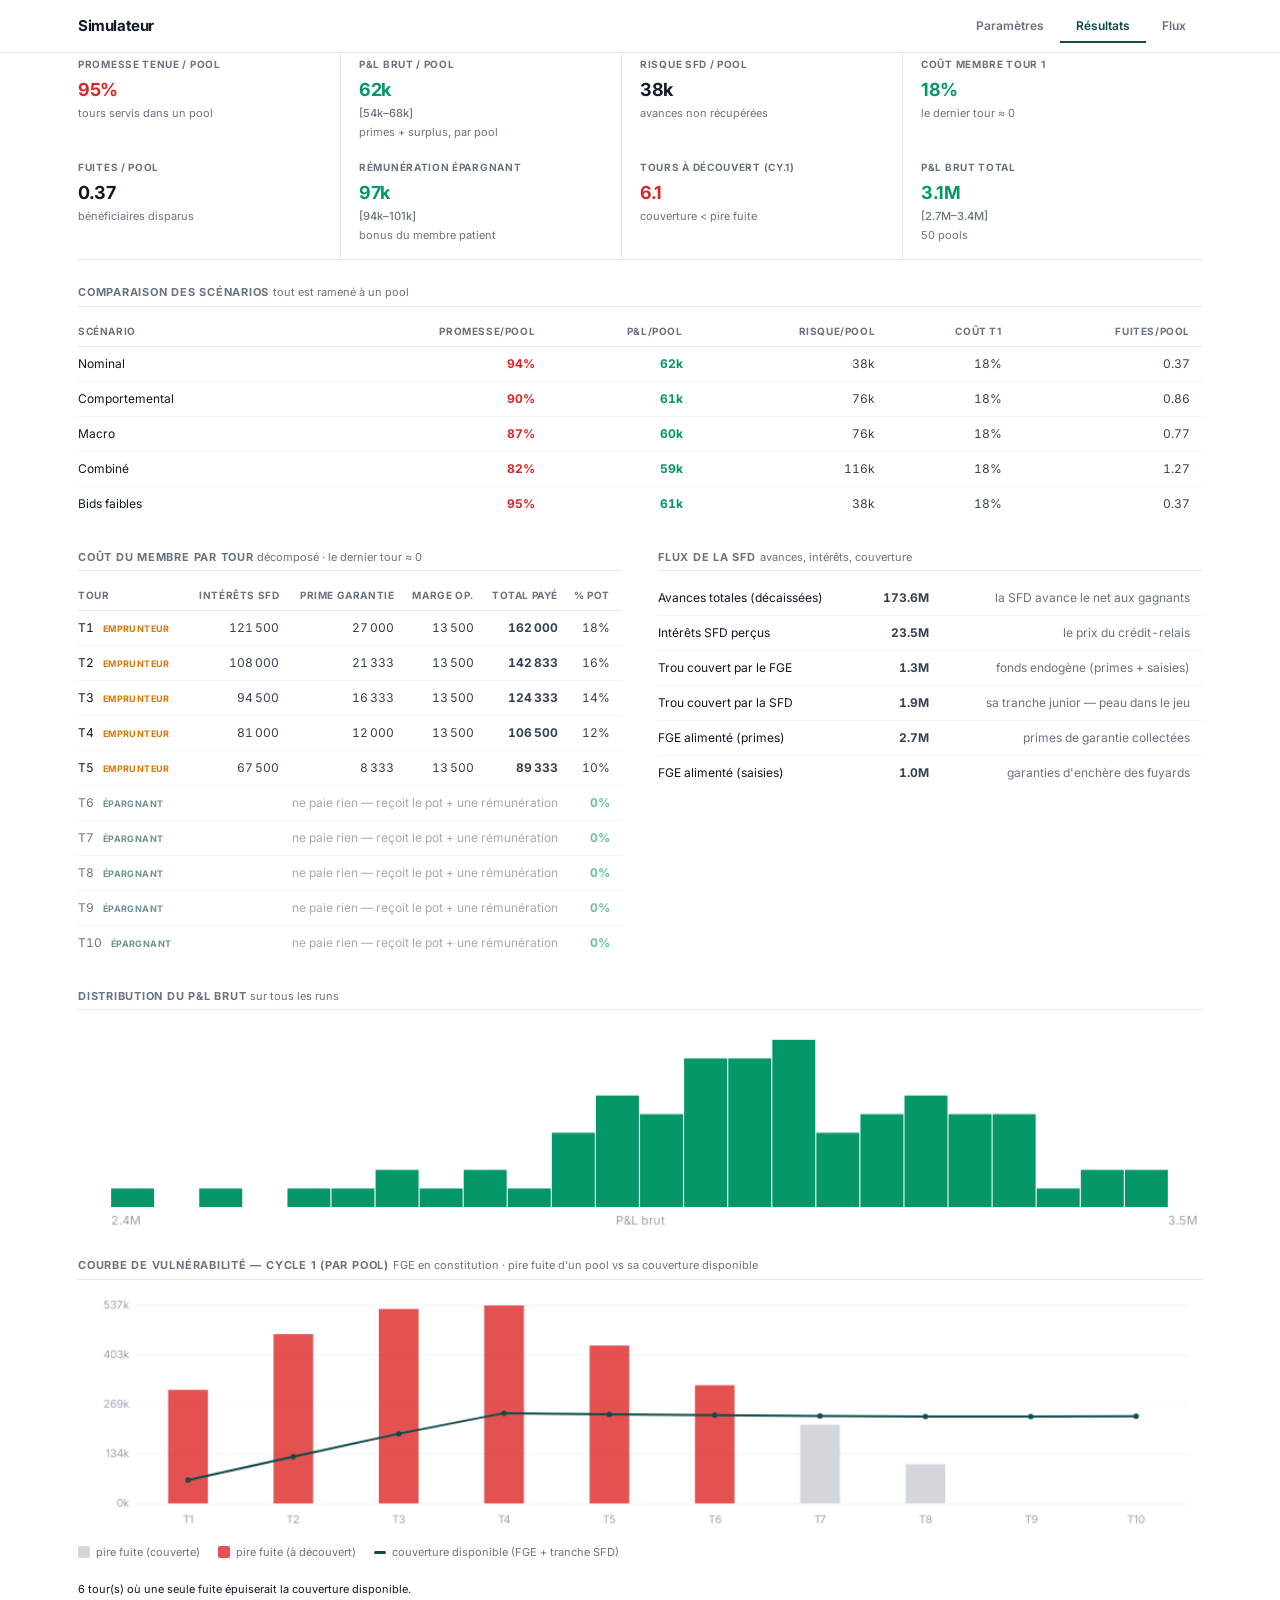
==== tontine-sfd-v2-web/index.html @ c2162738 "Page Flux + isolation FGE par pool + metriques par pool Modele : - FGE et tranche SFD ISOLES par poo" ====
<!DOCTYPE html>
<html lang="fr">
<head>
<meta charset="UTF-8" />
<meta name="viewport" content="width=device-width, initial-scale=1.0" />
<title>Simulateur</title>
<link rel="stylesheet" href="styles.css" />
</head>
<body>

<nav class="topbar">
  <div class="wrap topbar-in">
    <div class="topbar-id">
      <span class="topbar-titre">Simulateur</span>
    </div>
    <div class="seg" id="ongletSeg">
      <button class="seg-btn active" data-onglet="parametres">Paramètres</button>
      <button class="seg-btn" data-onglet="resultats">Résultats</button>
      <button class="seg-btn" data-onglet="flux">Flux</button>
    </div>
  </div>
</nav>

<!-- ============ ONGLET PARAMÈTRES (tous les leviers + Lancer) ============ -->
<main id="vue-parametres">
  <section class="wrap">
    <div class="param-head">
      <div class="card preset-card">
        <div class="preset-row">
          <div>
            <h3>Scénario</h3>
            <div class="seg" id="presetSeg">
              <button class="seg-btn active" data-preset="nominal">Nominal</button>
              <button class="seg-btn" data-preset="comportemental">Stress comportemental</button>
              <button class="seg-btn" data-preset="macro">Stress macro</button>
              <button class="seg-btn" data-preset="combine">Combiné</button>
              <button class="seg-btn" data-preset="bids_faibles">Peu d'enchères</button>
            </div>
          </div>
          <div class="preset-actions">
            <label class="runs-label">Précision (runs) : <output id="o_runs"></output><input type="range" id="c_runs" min="40" max="300" step="40"></label>
            <div class="run-actions">
              <button id="btnRun" class="btn big">Lancer</button>
              <button id="btnReset" class="btn ghost">Défaut</button>
            </div>
            <span class="param-status" id="simStatus"></span>
          </div>
        </div>
      </div>
      <div id="paramGroupes" class="param-cols"></div>
    </div>
  </section>
</main>

<!-- ============ ONGLET RÉSULTATS (tous les chiffres + graphes) ============ -->
<main id="vue-resultats" hidden>
  <section class="wrap">
    <div class="kpi-grid" id="kpiGrid"></div>

    <div class="card">
      <h3>Comparaison des scénarios <span class="hint">tout est ramené à un pool</span></h3>
      <div id="tableauScen" class="table-wrap"></div>
    </div>

    <div class="grid2">
      <div class="card">
        <h3>Coût du membre par tour <span class="hint">décomposé · le dernier tour ≈ 0</span></h3>
        <div id="coutDecompo" class="table-wrap"></div>
      </div>
      <div class="card">
        <h3>Flux de la SFD <span class="hint">avances, intérêts, couverture</span></h3>
        <div id="fluxSfd" class="table-wrap"></div>
      </div>
    </div>

    <div class="card chart-card">
      <h3>Distribution du P&L brut <span class="hint">sur tous les runs</span></h3>
      <canvas id="pnlCanvas" width="1020" height="190"></canvas>
    </div>

    <div class="card chart-card">
      <h3>Courbe de vulnérabilité — cycle 1 (par pool) <span class="hint">FGE en constitution · pire fuite d'un pool vs sa couverture disponible</span></h3>
      <canvas id="vulnCanvas" width="1020" height="220"></canvas>
      <div id="vulnLegende" class="vuln-legende"></div>
    </div>
  </section>
</main>

<!-- ============ ONGLET FLUX (déroulé des mouvements d'un pool) ============ -->
<main id="vue-flux" hidden>
  <section class="wrap">
    <div class="flux-head">
      <div>
        <h3 class="flux-titre">Déroulé d'un pool, tour par tour</h3>
        <p class="flux-sub" id="fluxResume"></p>
      </div>
      <button id="btnFluxReroll" class="btn ghost">Autre tirage</button>
    </div>
    <div id="fluxJournal"></div>
  </section>
</main>

<script type="module" src="app.js?v=19"></script>
</body>
</html>
---- tontine-sfd-v2-web/styles.css ----
@import url('https://fonts.googleapis.com/css2?family=Inter:wght@400;500;600;700&display=swap');
:root{
  --acc:#0f4c4a;--acc-dk:#0a3534;
  --ink:#111827;--muted:#6b7280;--line:#e5e7eb;--line-soft:#f3f4f6;
  --g300:#d1d5db;--g400:#9ca3af;--g500:#6b7280;--g600:#4b5563;--g700:#374151;
  --ok:#059669;--bad:#dc2626;--warn:#d97706;--canvas:#fafbfc;
}
*,*::before,*::after{box-sizing:border-box;margin:0;padding:0}
html{-webkit-font-smoothing:antialiased}
body{font-family:'Inter',-apple-system,BlinkMacSystemFont,system-ui,sans-serif;background:#fff;color:var(--ink);font-size:13px;line-height:1.5;min-height:100vh}
.wrap{max-width:1180px;margin:0 auto;padding:0 28px}
h1,h2,h3{line-height:1.2;font-weight:700}
a{color:var(--acc);text-decoration:none}a:hover{text-decoration:underline}
.num{font-variant-numeric:tabular-nums}
.hint{color:var(--muted);font-size:11px;font-weight:400;text-transform:none;letter-spacing:0}

/* ---- barre supérieure plate ---- */
.topbar{background:#fff;border-bottom:1px solid var(--line);position:sticky;top:0;z-index:60}
.topbar-in{display:flex;align-items:center;justify-content:space-between;gap:16px;height:52px}
.topbar-id{display:flex;align-items:baseline;gap:0}
.topbar-titre{font-size:15px;font-weight:700;letter-spacing:-.4px}

/* onglets = chips soulignés */
.seg{display:inline-flex;gap:0;align-items:flex-end}
.seg-btn{padding:8px 16px;border:none;border-bottom:2px solid transparent;background:none;font-size:12px;font-weight:600;color:var(--muted);cursor:pointer;font-family:inherit;white-space:nowrap;transition:color .15s;margin-bottom:-1px}
.seg-btn:hover{color:var(--g700)}
.seg-btn.active{color:var(--acc);border-bottom-color:var(--acc)}

section{padding:22px 28px}

/* ---- onglet Paramètres ---- */
.preset-row{display:flex;justify-content:space-between;align-items:flex-start;gap:32px;flex-wrap:wrap;padding-bottom:16px;border-bottom:1px solid var(--line);margin-bottom:18px}
.preset-row h3{font-size:10px;font-weight:700;color:var(--muted);text-transform:uppercase;letter-spacing:.07em;margin-bottom:8px}
.preset-actions{min-width:230px}
.runs-label{display:block;font-size:10px;font-weight:700;color:var(--muted);text-transform:uppercase;letter-spacing:.06em;margin-bottom:6px}
.runs-label output{font-weight:700;font-size:12px;color:var(--ink);margin-left:6px;font-variant-numeric:tabular-nums}
.runs-label input[type=range]{display:block;width:100%;accent-color:var(--acc);margin-top:4px}
.run-actions{display:flex;gap:18px;margin-top:14px}
.param-status{color:var(--muted);font-size:11px;display:block;margin-top:10px;min-height:14px}

.btn{display:inline-flex;align-items:center;padding:6px 0;border:none;background:none;font-size:12px;font-weight:700;cursor:pointer;font-family:inherit;line-height:1;border-bottom:2px solid transparent;transition:color .15s}
.btn.big{color:var(--acc);border-bottom-color:var(--acc)}
.btn.big:hover{color:var(--acc-dk);border-bottom-color:var(--acc-dk)}
.btn.ghost{color:var(--muted)}
.btn.ghost:hover{color:var(--ink)}

/* groupes de paramètres en deux colonnes, sans cartes */
.param-cols{column-count:2;column-gap:36px}
@media(max-width:820px){.param-cols{column-count:1}}
.param-groupe{break-inside:avoid;display:inline-block;width:100%;margin-bottom:22px}
.param-groupe>summary{cursor:pointer;list-style:none;display:flex;flex-direction:column;padding-bottom:6px;border-bottom:1px solid var(--line);margin-bottom:2px}
.param-groupe>summary::-webkit-details-marker{display:none}
.param-groupe>summary{font-size:10px;font-weight:700;color:var(--muted);text-transform:uppercase;letter-spacing:.07em}
.param-groupe>summary::after{content:'+';float:right;color:var(--g400);font-weight:700}
.param-groupe[open]>summary::after{content:'–'}
.grp-desc{color:var(--g500);font-size:11px;font-weight:400;text-transform:none;letter-spacing:0;margin-top:3px}
.param-row{display:grid;grid-template-columns:1fr 140px;gap:14px;align-items:center;padding:9px 0;border-bottom:1px solid var(--line-soft)}
.param-row .p-nom{font-weight:600;font-size:12px}
.param-row .p-desc{color:var(--muted);font-size:11px;margin-top:1px;line-height:1.35}
.p-ctrl{display:flex;align-items:center;gap:8px}
.p-ctrl input[type=range]{flex:1;accent-color:var(--acc);min-width:60px}
.p-val{font-weight:700;font-size:11px;text-align:right;min-width:42px;font-variant-numeric:tabular-nums}
.p-toggle{display:inline-flex;gap:12px}
.p-toggle button{border:none;background:none;padding:2px 0;font-size:11px;font-weight:600;color:var(--g400);cursor:pointer;font-family:inherit;border-bottom:2px solid transparent}
.p-toggle button.on{color:var(--acc);border-bottom-color:var(--acc)}

/* ---- onglet Résultats ---- */
/* KPI plats, séparés par des lignes verticales */
.kpi-grid{display:grid;grid-template-columns:repeat(4,1fr);gap:0;border-bottom:1px solid var(--line);margin-bottom:26px}
.kpi{padding:4px 18px 16px 0;border-right:1px solid var(--line);margin-right:18px}
.kpi:nth-child(4n){border-right:none;margin-right:0}
.kpi .lbl{font-size:10px;font-weight:700;color:var(--muted);text-transform:uppercase;letter-spacing:.07em;margin-bottom:4px}
.kpi .val{font-size:18px;font-weight:700;letter-spacing:-.3px;color:var(--ink)}
.kpi .val.ok{color:var(--ok)}.kpi .val.bad{color:var(--bad)}.kpi .val.brand{color:var(--ink)}
.kpi .val .pp{font-size:.62em;color:var(--muted);font-weight:500;display:block;margin-top:2px;letter-spacing:0}
.kpi small{color:var(--muted);font-size:11px;display:block;margin-top:2px}
@media(max-width:820px){.kpi-grid{grid-template-columns:repeat(2,1fr)}.kpi:nth-child(2n){border-right:none;margin-right:0}}

/* sections de résultats : titre plat + contenu, pas de carte */
.card{margin-bottom:30px}
.card>h3{font-size:11px;font-weight:700;color:var(--muted);text-transform:uppercase;letter-spacing:.07em;margin-bottom:10px;padding-bottom:6px;border-bottom:1px solid var(--line)}
.grid2{display:grid;grid-template-columns:1fr 1fr;gap:36px}
@media(max-width:820px){.grid2{grid-template-columns:1fr;gap:18px}}

/* tableaux plats */
.table-wrap{overflow-x:auto}
table.data{width:100%;border-collapse:collapse;font-size:12px}
table.data th{text-align:right;padding:7px 12px 7px 0;color:var(--muted);font-weight:700;font-size:10px;text-transform:uppercase;letter-spacing:.06em;border-bottom:1px solid var(--line);white-space:nowrap}
table.data th:first-child{text-align:left}
table.data td{padding:8px 12px 8px 0;text-align:right;border-bottom:1px solid var(--line-soft);color:var(--g700);font-variant-numeric:tabular-nums}
table.data td:first-child{text-align:left;color:var(--ink)}
table.data tbody tr:last-child td{border-bottom:none}
table.data td.muted{color:var(--muted)}
table.data td.g{color:var(--ok);font-weight:700}table.data td.r{color:var(--bad);font-weight:700}
table.data td.num{font-weight:600}
.tag-emp,.tag-ep{font-size:9px;padding:0 0 0 6px;font-weight:700;text-transform:uppercase;letter-spacing:.04em;vertical-align:middle}
.tag-emp{color:var(--warn)}
.tag-ep{color:var(--acc)}
.eparg-row{opacity:.6}

/* graphes : pas de fond coloré, juste le canvas */
.chart-card canvas{width:100%;height:auto;display:block;background:#fff}
.vuln-legende{display:flex;gap:18px;flex-wrap:wrap;align-items:center;color:var(--muted);font-size:11px;margin-top:12px}
.vuln-legende .lg{display:inline-flex;align-items:center;gap:6px}
.vuln-legende .sw{display:inline-block;width:12px;height:12px;border-radius:2px}
.vuln-legende .sw.line{height:3px}
.vuln-legende .lg-note{flex-basis:100%;color:var(--ink);font-size:11px;margin-top:2px}

/* ---- page Flux ---- */
.flux-head{display:flex;justify-content:space-between;align-items:flex-start;gap:24px;flex-wrap:wrap;padding-bottom:14px;border-bottom:1px solid var(--line);margin-bottom:18px}
.flux-titre{font-size:14px;font-weight:700}
.flux-sub{color:var(--muted);font-size:12px;max-width:760px;margin-top:4px}
.flux-cycle{font-size:10px;font-weight:700;color:var(--muted);text-transform:uppercase;letter-spacing:.08em;margin:22px 0 8px;padding-bottom:4px;border-bottom:1px solid var(--line)}
.flux-cycle:first-child{margin-top:0}
.flux-tour{padding:10px 0 12px;border-bottom:1px solid var(--line-soft)}
.flux-tour.a-fuite{background:#fef6f6;margin:0 -12px;padding:10px 12px 12px;border-radius:6px;border-bottom:none}
.flux-tour-hd{display:flex;align-items:baseline;gap:10px;flex-wrap:wrap;margin-bottom:6px}
.flux-t{font-weight:700;font-size:12px}
.flux-phase{font-size:9px;font-weight:700;text-transform:uppercase;letter-spacing:.05em;padding:1px 6px;border-radius:3px}
.flux-phase.ph-emp{background:#fdf0e3;color:var(--warn)}
.flux-phase.ph-ep{background:#e6f0ef;color:var(--acc)}
.flux-soldes{margin-left:auto;font-size:11px;color:var(--muted);font-variant-numeric:tabular-nums}
.flux-ligne{display:flex;align-items:baseline;gap:10px;padding:3px 0 3px 12px;font-size:12px}
.flux-acteur{flex:0 0 78px;font-size:10px;font-weight:700;text-transform:uppercase;letter-spacing:.03em;color:var(--muted)}
.flux-acteur.a-sfd{color:#1d4ed8}.flux-acteur.a-fge{color:var(--acc)}.flux-acteur.a-op{color:#7c3aed}
.flux-acteur.a-depot{color:var(--g600)}.flux-acteur.a-ep{color:#0891b2}.flux-acteur.a-mb{color:var(--g500)}
.flux-lib{flex:1;color:var(--g700)}
.flux-montant{font-weight:700;font-variant-numeric:tabular-nums;white-space:nowrap}
.flux-montant.pos{color:var(--ok)}.flux-montant.neg{color:var(--bad)}
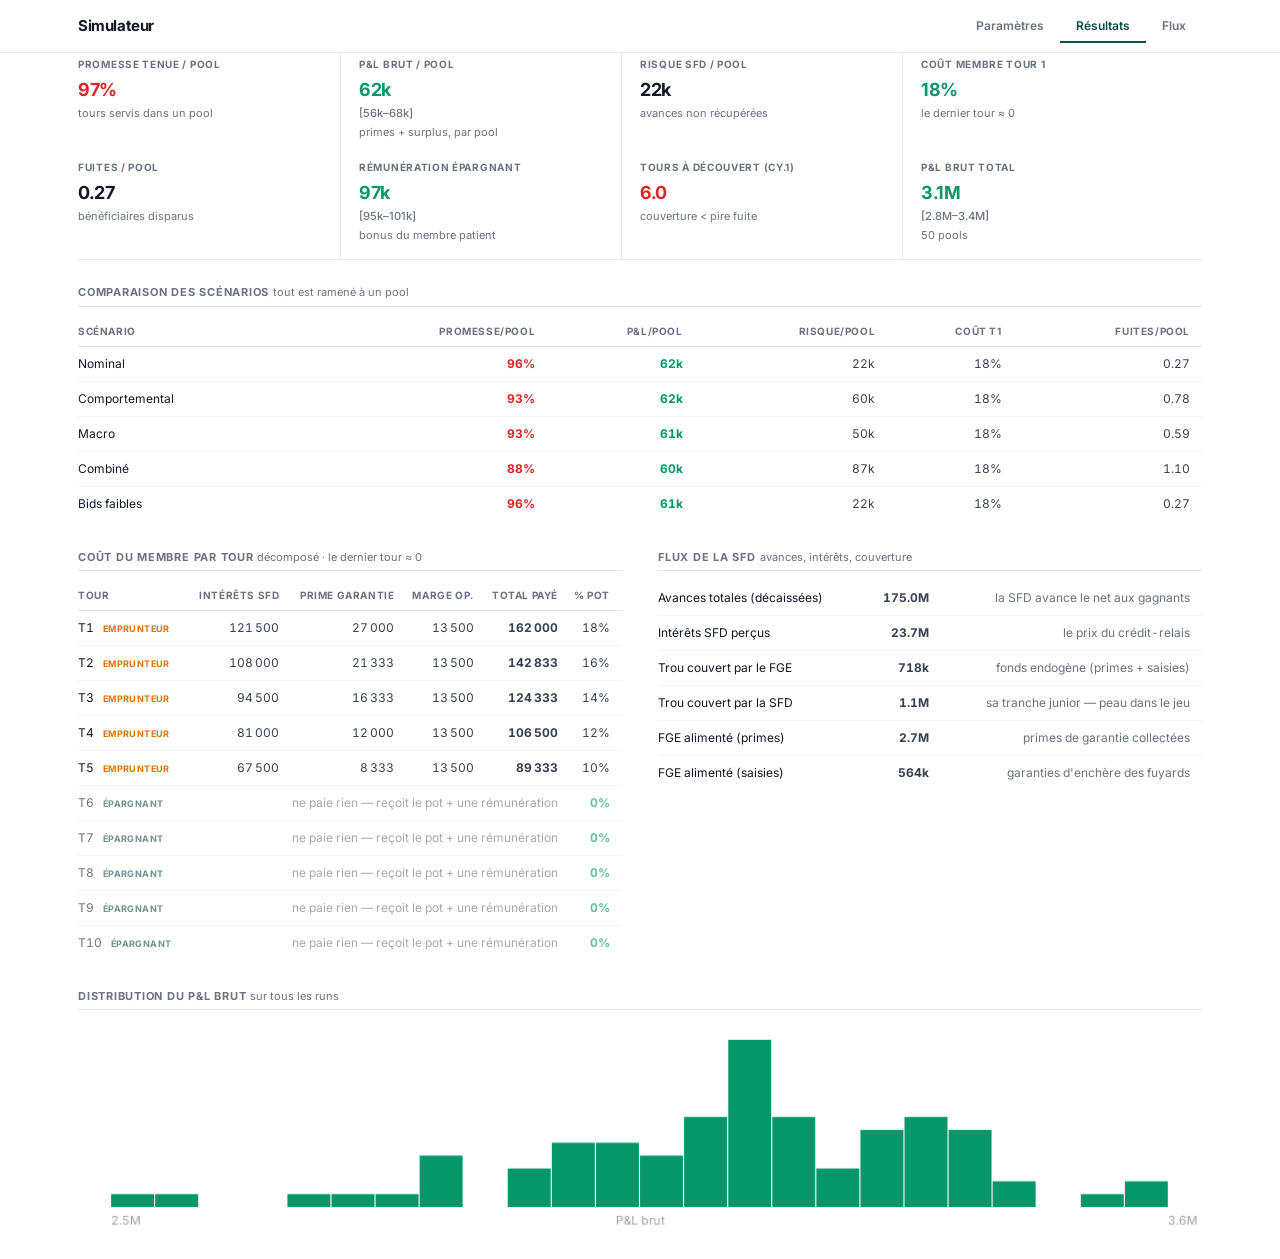
==== commit ab71aef8: "Filtre score cycle 1 : effet reel (reduction de fuite) + demo avec/sans Constat : le filtre par scor" ====
--- a/tontine-sfd-v2-web/index.html
+++ b/tontine-sfd-v2-web/index.html
@@ -77,18 +77,19 @@
       <h3>Distribution du P&L brut <span class="hint">sur tous les runs</span></h3>
       <canvas id="pnlCanvas" width="1020" height="190"></canvas>
     </div>
-
-    <div class="card chart-card">
-      <h3>Courbe de vulnérabilité — cycle 1 (par pool) <span class="hint">FGE en constitution · pire fuite d'un pool vs sa couverture disponible</span></h3>
-      <canvas id="vulnCanvas" width="1020" height="220"></canvas>
-      <div id="vulnLegende" class="vuln-legende"></div>
-    </div>
   </section>
 </main>
 
 <!-- ============ ONGLET FLUX (déroulé des mouvements d'un pool) ============ -->
 <main id="vue-flux" hidden>
   <section class="wrap">
+    <div class="card chart-card">
+      <h3>Pourquoi filtrer l'accès aux enchères au cycle 1</h3>
+      <p class="flux-sub">Au premier cycle, le FGE part de zéro : une fuite précoce n'est presque pas couverte. Le <b>filtre par score</b> réserve les premiers tours aux meilleurs profils, qui fuient moins — on évite donc les fuites coûteuses tant que le fonds se constitue. Le graphe compare le <b>résiduel par pool</b> (perte non couverte) <b>avec</b> et <b>sans</b> filtre, à différents taux de fuite.</p>
+      <canvas id="vulnCanvas" width="1020" height="220"></canvas>
+      <div id="vulnLegende" class="vuln-legende"></div>
+    </div>
+
     <div class="flux-head">
       <div>
         <h3 class="flux-titre">Déroulé d'un pool, tour par tour</h3>
@@ -100,6 +101,6 @@
   </section>
 </main>
 
-<script type="module" src="app.js?v=19"></script>
+<script type="module" src="app.js?v=20"></script>
 </body>
 </html>
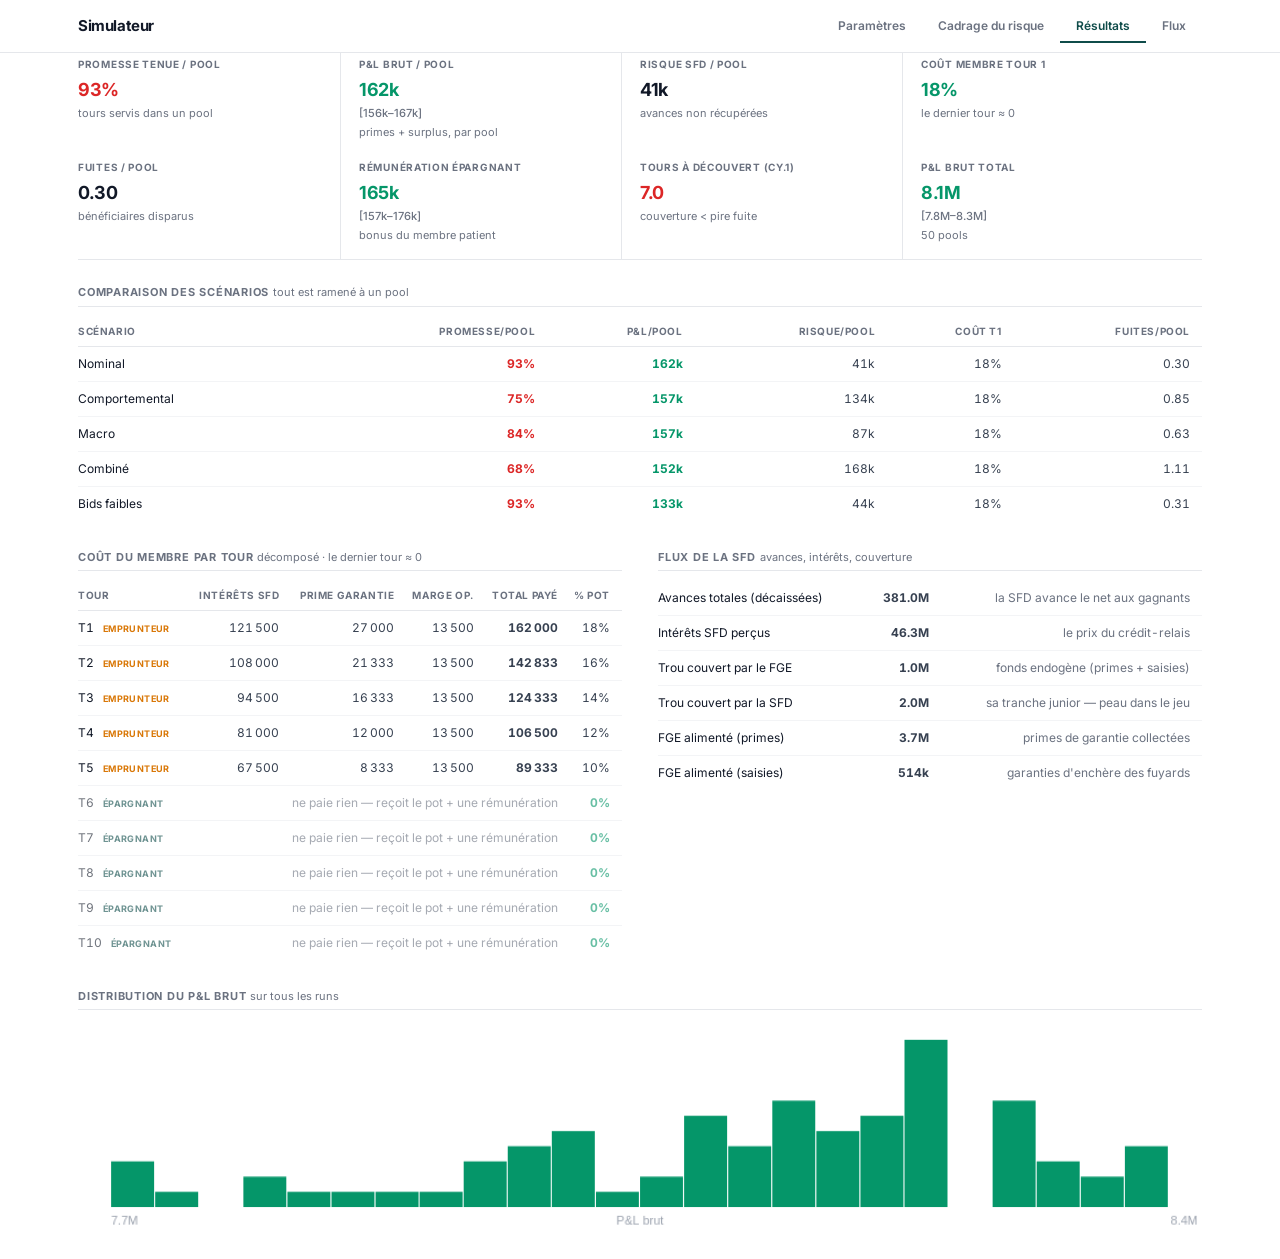
==== commit 0642584a: "Refonte risque : compte unifie, cap SFD en cotisations, page Cadrage du risque MOTEUR : - Tout le mo" ====
--- a/tontine-sfd-v2-web/index.html
+++ b/tontine-sfd-v2-web/index.html
@@ -15,6 +15,7 @@
     </div>
     <div class="seg" id="ongletSeg">
       <button class="seg-btn active" data-onglet="parametres">Paramètres</button>
+      <button class="seg-btn" data-onglet="cadrage">Cadrage du risque</button>
       <button class="seg-btn" data-onglet="resultats">Résultats</button>
       <button class="seg-btn" data-onglet="flux">Flux</button>
     </div>
@@ -48,6 +49,29 @@
         </div>
       </div>
       <div id="paramGroupes" class="param-cols"></div>
+    </div>
+  </section>
+</main>
+
+<!-- ============ ONGLET CADRAGE DU RISQUE (optimisation des paramètres) ============ -->
+<main id="vue-cadrage" hidden>
+  <section class="wrap">
+    <div class="card">
+      <h3>Cadrage du risque — paramètres soutenables</h3>
+      <p class="flux-sub">On fixe ce que la SFD accepte d'absorber (son skin in the game, en % du pot) et on cherche les paramètres de tontine soutenables : promesse maximale, sous la contrainte du <b>seuil d'usure UEMOA</b> (coût membre annualisé ≤ 24 %). Le calcul tourne par pool (Monte Carlo). On balaie la taille du pool (M), la part de profils sûrs et la durée.</p>
+      <div class="cadrage-ctrls" id="cadrageCtrls"></div>
+      <div class="run-actions"><button id="btnCadrage" class="btn big">Lancer le cadrage</button><span class="param-status" id="cadrageStatus"></span></div>
+    </div>
+
+    <div class="card chart-card">
+      <h3>Frontière : cap SFD demandé → promesse atteignable <span class="hint">meilleure config par niveau de cap</span></h3>
+      <canvas id="cadrageCanvas" width="1020" height="220"></canvas>
+      <div id="cadrageLegende" class="vuln-legende"></div>
+    </div>
+
+    <div class="card">
+      <h3>Configurations optimales <span class="hint">triées par promesse · usure respectée</span></h3>
+      <div id="cadrageTable" class="table-wrap"></div>
     </div>
   </section>
 </main>
--- a/tontine-sfd-v2-web/styles.css
+++ b/tontine-sfd-v2-web/styles.css
@@ -106,6 +106,15 @@
 .vuln-legende .sw.line{height:3px}
 .vuln-legende .lg-note{flex-basis:100%;color:var(--ink);font-size:11px;margin-top:2px}
 
+/* page Cadrage du risque */
+.cadrage-grid{display:flex;gap:18px;flex-wrap:wrap;margin:8px 0 4px}
+.cadrage-grid label{display:flex;flex-direction:column;gap:4px;font-size:10px;font-weight:700;color:var(--muted);text-transform:uppercase;letter-spacing:.05em}
+.cadrage-grid .cadrage-hint{font-weight:400;text-transform:none;letter-spacing:0;color:var(--g400);font-size:10px}
+.cadrage-grid select{font-family:inherit;font-size:12px;border:1px solid var(--line);border-radius:6px;padding:4px;color:var(--ink);background:#fff;min-width:120px}
+.cadrage-grid option{padding:2px 4px}
+.cadrage-note{color:var(--muted);font-size:11px;margin-top:8px}
+.cadrage-ctrls{margin-bottom:6px}
+
 /* ---- page Flux ---- */
 .flux-head{display:flex;justify-content:space-between;align-items:flex-start;gap:24px;flex-wrap:wrap;padding-bottom:14px;border-bottom:1px solid var(--line);margin-bottom:18px}
 .flux-titre{font-size:14px;font-weight:700}
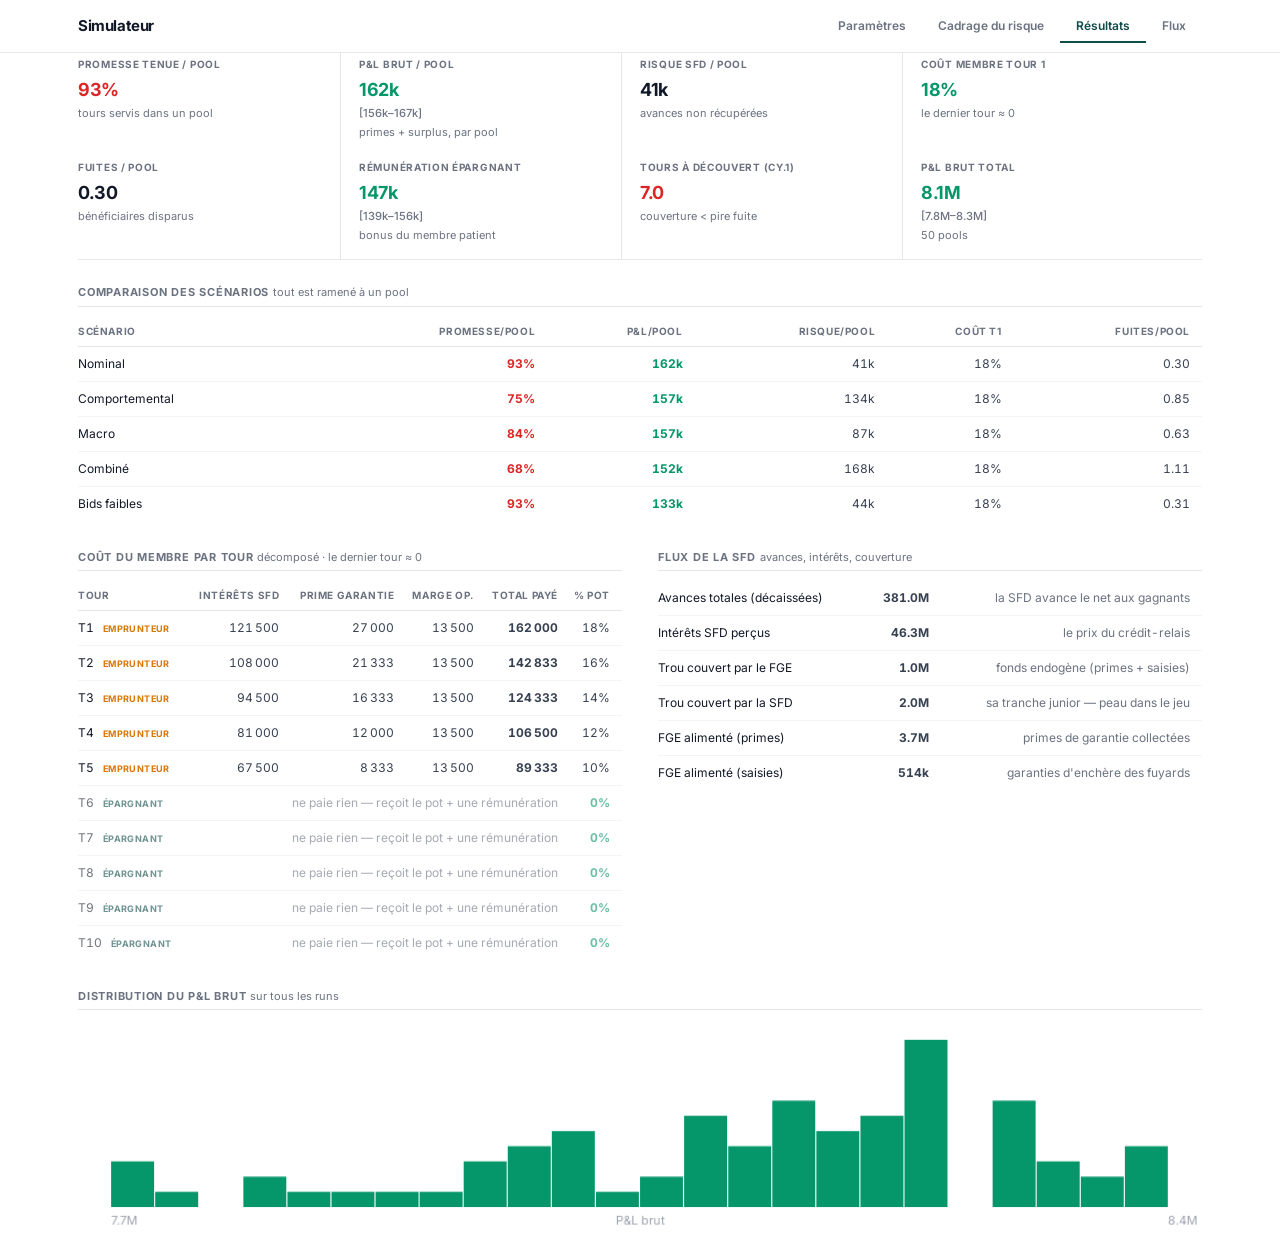
==== commit f07de427: "Cadrage : objectif = minimiser la perte seche (residuel) a promesse cible tenue - Le cap SFD (15% du" ====
--- a/tontine-sfd-v2-web/index.html
+++ b/tontine-sfd-v2-web/index.html
@@ -22,56 +22,69 @@
   </div>
 </nav>
 
-<!-- ============ ONGLET PARAMÈTRES (tous les leviers + Lancer) ============ -->
+<!-- ============ ONGLET PARAMÈTRES (comportement, stress, profils, couverture) ============ -->
 <main id="vue-parametres">
   <section class="wrap">
-    <div class="param-head">
-      <div class="card preset-card">
-        <div class="preset-row">
-          <div>
-            <h3>Scénario</h3>
-            <div class="seg" id="presetSeg">
-              <button class="seg-btn active" data-preset="nominal">Nominal</button>
-              <button class="seg-btn" data-preset="comportemental">Stress comportemental</button>
-              <button class="seg-btn" data-preset="macro">Stress macro</button>
-              <button class="seg-btn" data-preset="combine">Combiné</button>
-              <button class="seg-btn" data-preset="bids_faibles">Peu d'enchères</button>
-            </div>
-          </div>
-          <div class="preset-actions">
-            <label class="runs-label">Précision (runs) : <output id="o_runs"></output><input type="range" id="c_runs" min="40" max="300" step="40"></label>
-            <div class="run-actions">
-              <button id="btnRun" class="btn big">Lancer</button>
-              <button id="btnReset" class="btn ghost">Défaut</button>
-            </div>
-            <span class="param-status" id="simStatus"></span>
-          </div>
-        </div>
-      </div>
-      <div id="paramGroupes" class="param-cols"></div>
-    </div>
+    <p class="flux-sub" style="margin-bottom:14px">Les leviers de comportement, de stress et de couverture. La structure du cercle (taille, cotisation, durée) et le lancement se règlent dans l'onglet <b>Cadrage du risque</b>.</p>
+    <div id="paramGroupes" class="param-cols"></div>
   </section>
 </main>
 
-<!-- ============ ONGLET CADRAGE DU RISQUE (optimisation des paramètres) ============ -->
+<!-- ============ ONGLET CADRAGE DU RISQUE (structure + optimisation + lancement) ============ -->
 <main id="vue-cadrage" hidden>
   <section class="wrap">
     <div class="card">
-      <h3>Cadrage du risque — paramètres soutenables</h3>
-      <p class="flux-sub">On fixe ce que la SFD accepte d'absorber (son skin in the game, en % du pot) et on cherche les paramètres de tontine soutenables : promesse maximale, sous la contrainte du <b>seuil d'usure UEMOA</b> (coût membre annualisé ≤ 24 %). Le calcul tourne par pool (Monte Carlo). On balaie la taille du pool (M), la part de profils sûrs et la durée.</p>
-      <div class="cadrage-ctrls" id="cadrageCtrls"></div>
-      <div class="run-actions"><button id="btnCadrage" class="btn big">Lancer le cadrage</button><span class="param-status" id="cadrageStatus"></span></div>
+      <h3>Cadrage du risque — optimisation</h3>
+      <p class="flux-sub">Définissez une <b>plage</b> à explorer pour chaque levier (min–max). L'optimiseur balaie toutes les combinaisons (Monte Carlo, par pool) et cherche celles qui <b>respectent le cap SFD</b> et le <b>seuil d'usure UEMOA</b> (≤ 24 %). Il en ressort la meilleure structure (M, cotisation, durée, profils) et la promesse atteinte — et, pour une promesse cible, le cap minimal nécessaire.</p>
+      <div id="cadrageBandes" class="cadrage-bandes"></div>
+      <div class="run-actions"><button id="btnCadrage" class="btn big">Lancer l'optimisation</button><button id="btnCadrageReset" class="btn ghost">Plages par défaut</button><span class="param-status" id="cadrageStatus"></span></div>
+    </div>
+
+    <div class="card" id="cadrageGagnanteCard" hidden>
+      <h3>Configuration optimale <span class="hint">perte sèche minimale, à promesse cible tenue</span></h3>
+      <div id="cadrageGagnante" class="cadrage-gagnante"></div>
+      <div class="cadrage-cible">
+        <label>Promesse cible : <output id="cibleOut">95%</output>
+          <input type="range" id="cibleSlider" min="0.80" max="1" step="0.01" value="0.95"></label>
+        <div id="cadrageCible" class="cadrage-cible-res"></div>
+      </div>
     </div>
 
     <div class="card chart-card">
-      <h3>Frontière : cap SFD demandé → promesse atteignable <span class="hint">meilleure config par niveau de cap</span></h3>
+      <h3>Frontière : cap SFD → promesse atteignable <span class="hint">meilleure config par niveau de cap</span></h3>
       <canvas id="cadrageCanvas" width="1020" height="220"></canvas>
       <div id="cadrageLegende" class="vuln-legende"></div>
     </div>
 
     <div class="card">
-      <h3>Configurations optimales <span class="hint">triées par promesse · usure respectée</span></h3>
+      <h3>Configurations explorées <span class="hint">top 12 par perte sèche · usure respectée</span></h3>
       <div id="cadrageTable" class="table-wrap"></div>
+    </div>
+
+    <!-- structure retenue + lancement de la simulation détaillée -->
+    <div class="card">
+      <h3>Structure retenue & lancement <span class="hint">réglez puis lancez pour voir les résultats détaillés</span></h3>
+      <div id="paramStructure" class="param-cols"></div>
+      <div class="preset-row" style="margin-top:14px">
+        <div>
+          <h3>Scénario</h3>
+          <div class="seg" id="presetSeg">
+            <button class="seg-btn active" data-preset="nominal">Nominal</button>
+            <button class="seg-btn" data-preset="comportemental">Stress comportemental</button>
+            <button class="seg-btn" data-preset="macro">Stress macro</button>
+            <button class="seg-btn" data-preset="combine">Combiné</button>
+            <button class="seg-btn" data-preset="bids_faibles">Peu d'enchères</button>
+          </div>
+        </div>
+        <div class="preset-actions">
+          <label class="runs-label">Précision (runs) : <output id="o_runs"></output><input type="range" id="c_runs" min="40" max="300" step="40"></label>
+          <div class="run-actions">
+            <button id="btnRun" class="btn big">Lancer la simulation</button>
+            <button id="btnReset" class="btn ghost">Défaut</button>
+          </div>
+          <span class="param-status" id="simStatus"></span>
+        </div>
+      </div>
     </div>
   </section>
 </main>
--- a/tontine-sfd-v2-web/styles.css
+++ b/tontine-sfd-v2-web/styles.css
@@ -106,14 +106,34 @@
 .vuln-legende .sw.line{height:3px}
 .vuln-legende .lg-note{flex-basis:100%;color:var(--ink);font-size:11px;margin-top:2px}
 
-/* page Cadrage du risque */
-.cadrage-grid{display:flex;gap:18px;flex-wrap:wrap;margin:8px 0 4px}
-.cadrage-grid label{display:flex;flex-direction:column;gap:4px;font-size:10px;font-weight:700;color:var(--muted);text-transform:uppercase;letter-spacing:.05em}
-.cadrage-grid .cadrage-hint{font-weight:400;text-transform:none;letter-spacing:0;color:var(--g400);font-size:10px}
-.cadrage-grid select{font-family:inherit;font-size:12px;border:1px solid var(--line);border-radius:6px;padding:4px;color:var(--ink);background:#fff;min-width:120px}
-.cadrage-grid option{padding:2px 4px}
-.cadrage-note{color:var(--muted);font-size:11px;margin-top:8px}
-.cadrage-ctrls{margin-bottom:6px}
+/* page Cadrage du risque — bandes min–max (double curseur) */
+.cadrage-bandes{display:grid;grid-template-columns:1fr 1fr;gap:14px 36px;margin:6px 0 14px}
+@media(max-width:820px){.cadrage-bandes{grid-template-columns:1fr}}
+.bande-tete{display:flex;align-items:baseline;gap:8px;margin-bottom:6px}
+.bande-nom{font-size:12px;font-weight:600;color:var(--ink)}
+.bande-hint{font-size:10px;color:var(--g400)}
+.bande-val{margin-left:auto;font-size:11px;font-weight:700;color:var(--acc);font-variant-numeric:tabular-nums}
+.bande-rail{position:relative;height:22px}
+.bande-rail input[type=range]{position:absolute;top:0;left:0;width:100%;margin:0;background:none;pointer-events:none;-webkit-appearance:none;appearance:none;height:22px}
+.bande-rail input[type=range]::-webkit-slider-runnable-track{height:3px;background:var(--line);border-radius:2px}
+.bande-rail input[type=range]::-moz-range-track{height:3px;background:var(--line);border-radius:2px}
+.bande-rail input[type=range]::-webkit-slider-thumb{-webkit-appearance:none;pointer-events:auto;width:14px;height:14px;border-radius:50%;background:var(--acc);border:2px solid #fff;box-shadow:0 0 0 1px var(--acc);margin-top:-6px;cursor:pointer}
+.bande-rail input[type=range]::-moz-range-thumb{pointer-events:auto;width:14px;height:14px;border-radius:50%;background:var(--acc);border:2px solid #fff;cursor:pointer}
+
+/* encart meilleure config + lecture inverse */
+.cadrage-gagnante,.cadrage-cible-res{margin-top:4px}
+.cfg-titre{font-size:11px;font-weight:700;color:var(--muted);text-transform:uppercase;letter-spacing:.06em;margin-bottom:8px}
+.cfg-grid{display:grid;grid-template-columns:repeat(8,1fr);gap:0;border-top:1px solid var(--line)}
+@media(max-width:820px){.cfg-grid{grid-template-columns:repeat(4,1fr)}}
+.cfg-kpi{padding:8px 14px 8px 0;border-right:1px solid var(--line);margin-right:14px}
+.cfg-kpi:last-child{border-right:none}
+.cfg-kpi .lbl{display:block;font-size:10px;font-weight:700;color:var(--muted);text-transform:uppercase;letter-spacing:.05em}
+.cfg-kpi .val{font-size:16px;font-weight:700;color:var(--ink)}
+.cfg-kpi .val.ok{color:var(--ok)}.cfg-kpi .val.bad{color:var(--bad)}
+.cadrage-cible{margin-top:18px;padding-top:14px;border-top:1px solid var(--line)}
+.cadrage-cible>label{display:block;font-size:10px;font-weight:700;color:var(--muted);text-transform:uppercase;letter-spacing:.05em;margin-bottom:8px}
+.cadrage-cible output{color:var(--acc);font-size:12px;margin-left:6px}
+.cadrage-cible input[type=range]{width:100%;max-width:320px;accent-color:var(--acc);display:block;margin-top:4px}
 
 /* ---- page Flux ---- */
 .flux-head{display:flex;justify-content:space-between;align-items:flex-start;gap:24px;flex-wrap:wrap;padding-bottom:14px;border-bottom:1px solid var(--line);margin-bottom:18px}
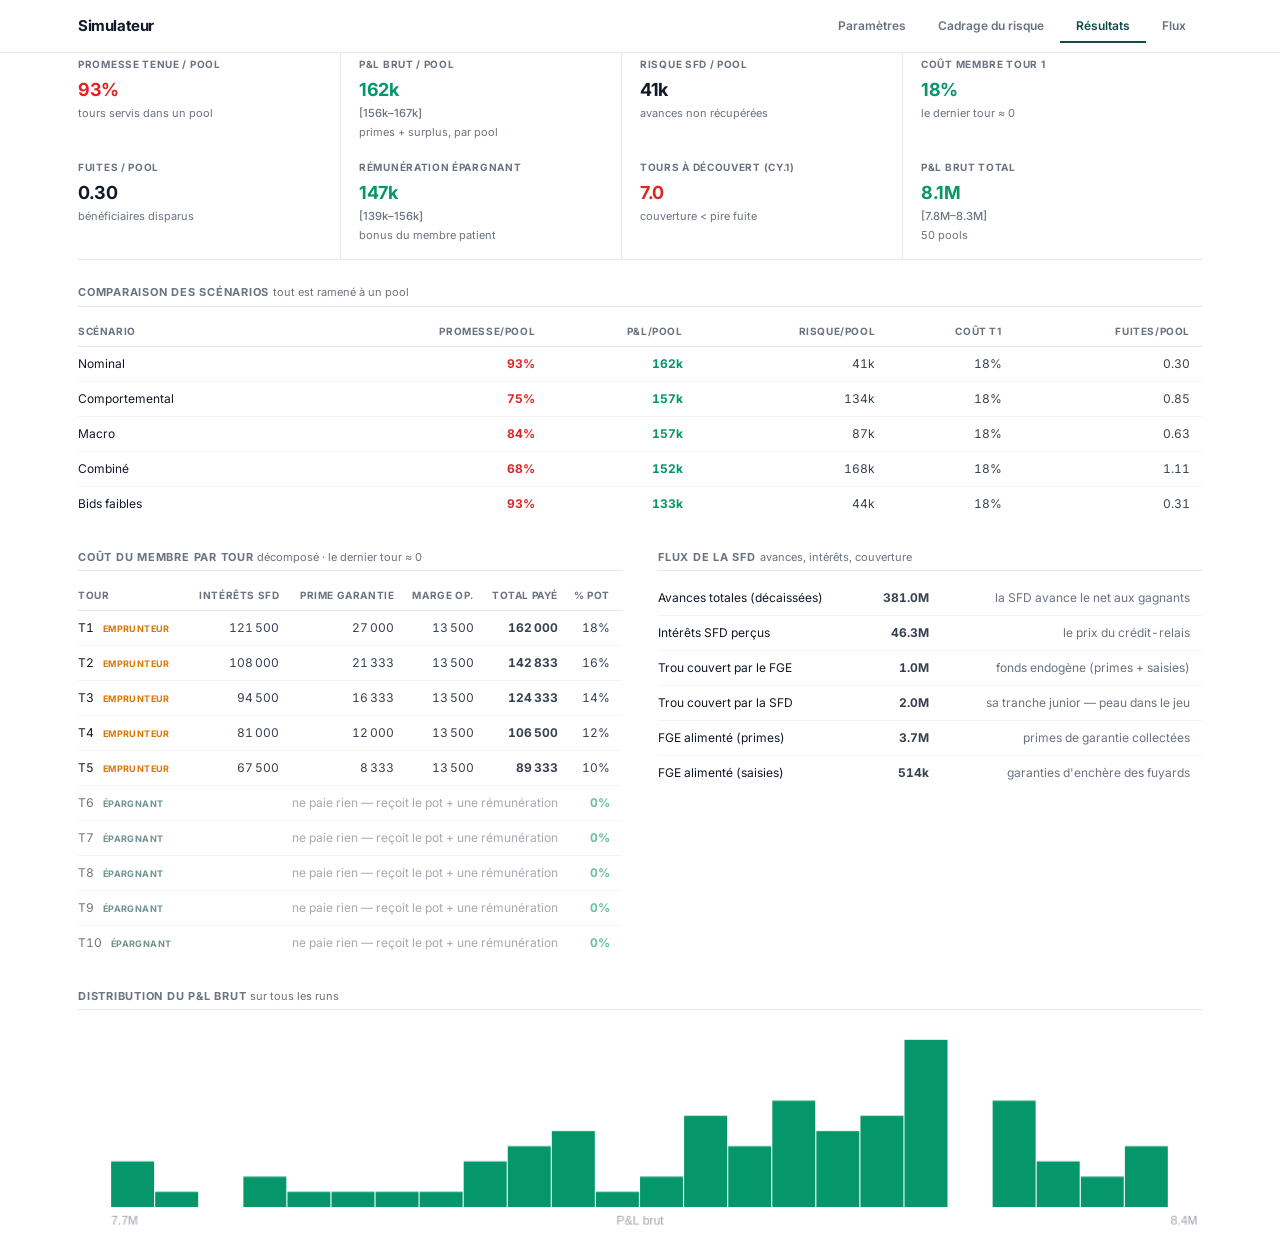
==== commit d31818b7: "Cadrage : lecture inversee (resoudre un levier) + tableau croise c x M - Selecteur 'resoudre pour : " ====
--- a/tontine-sfd-v2-web/index.html
+++ b/tontine-sfd-v2-web/index.html
@@ -50,10 +50,22 @@
       </div>
     </div>
 
-    <div class="card chart-card">
-      <h3>Frontière : cap SFD → promesse atteignable <span class="hint">meilleure config par niveau de cap</span></h3>
-      <canvas id="cadrageCanvas" width="1020" height="220"></canvas>
-      <div id="cadrageLegende" class="vuln-legende"></div>
+    <!-- LECTURE INVERSÉE : on fixe 2 leviers, l'optimiseur résout le 3e -->
+    <div class="card" id="cadrageResoudreCard" hidden>
+      <h3>Résoudre un levier <span class="hint">fixez les autres, on calcule l'optimal</span></h3>
+      <div class="resoudre-ctrls">
+        <label>Résoudre pour
+          <select id="res_levier"><option value="cs">Cotisation (c)</option><option value="Ms">Taille (M)</option><option value="durees">Durée</option></select></label>
+        <label>Taille M <span id="res_M_wrap"><input type="range" id="res_M" min="4" max="20" step="1" value="10"><output id="res_M_out">10</output></span></label>
+        <label>Cotisation <span id="res_c_wrap"><input type="range" id="res_c" min="1" max="100000" step="1" value="25000"><output id="res_c_out">25k</output></span></label>
+        <label>Durée <span id="res_d_wrap"><input type="range" id="res_d" min="1" max="4" step="1" value="2"><output id="res_d_out">2</output></span></label>
+      </div>
+      <div id="cadrageResoudre" class="cadrage-gagnante"></div>
+    </div>
+
+    <div class="card">
+      <h3>Tableau croisé c × M <span class="hint">promesse par couple, au cap choisi · grisé = usure dépassée</span></h3>
+      <div id="cadrageCroise" class="table-wrap"></div>
     </div>
 
     <div class="card">
--- a/tontine-sfd-v2-web/styles.css
+++ b/tontine-sfd-v2-web/styles.css
@@ -135,6 +135,23 @@
 .cadrage-cible output{color:var(--acc);font-size:12px;margin-left:6px}
 .cadrage-cible input[type=range]{width:100%;max-width:320px;accent-color:var(--acc);display:block;margin-top:4px}
 
+/* lecture inversée (résoudre un levier) */
+.resoudre-ctrls{display:flex;gap:24px;flex-wrap:wrap;align-items:flex-end;margin-bottom:14px}
+.resoudre-ctrls label{display:flex;flex-direction:column;gap:4px;font-size:10px;font-weight:700;color:var(--muted);text-transform:uppercase;letter-spacing:.05em}
+.resoudre-ctrls select{font-family:inherit;font-size:12px;border:1px solid var(--line);border-radius:6px;padding:5px;background:#fff;color:var(--ink)}
+.resoudre-ctrls input[type=range]{accent-color:var(--acc);vertical-align:middle;width:120px}
+.resoudre-ctrls output{font-weight:700;font-size:12px;color:var(--acc);margin-left:6px;font-variant-numeric:tabular-nums}
+.resoudre-reponse{font-size:14px;margin-bottom:10px}.resoudre-reponse b{color:var(--acc)}
+
+/* tableau croisé c × M */
+table.croise{font-size:12px}
+table.croise th{text-align:center;padding:6px 10px;font-size:10px}
+table.croise th:first-child,table.croise td:first-child{text-align:left;color:var(--muted);font-weight:700;font-variant-numeric:tabular-nums}
+table.croise td{text-align:center;padding:0}
+table.croise td.cx{font-weight:700;font-variant-numeric:tabular-nums;color:#fff;cursor:default}
+.cx-ok{background:#059669}.cx-moy{background:#f59e0b}.cx-bas{background:#dc2626}
+.cx-gris{background:var(--line-soft);color:var(--g400);font-weight:400}
+
 /* ---- page Flux ---- */
 .flux-head{display:flex;justify-content:space-between;align-items:flex-start;gap:24px;flex-wrap:wrap;padding-bottom:14px;border-bottom:1px solid var(--line);margin-bottom:18px}
 .flux-titre{font-size:14px;font-weight:700}
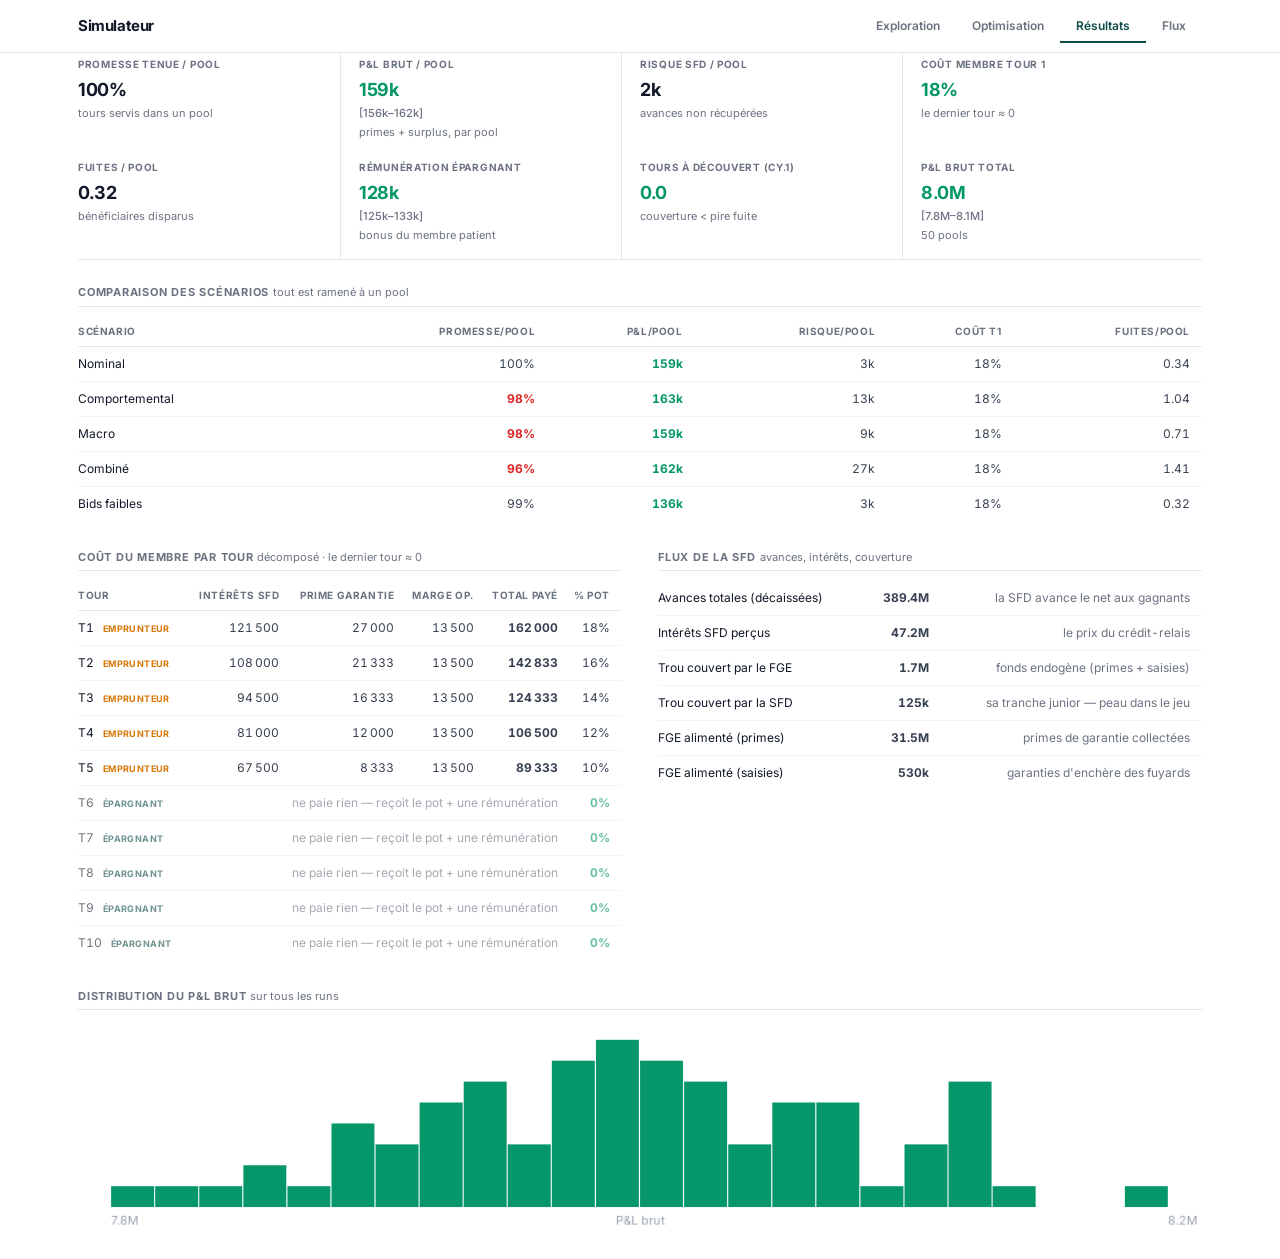
==== commit d174f833: "UI deux modes : Exploration (manuel + garde-fous) + Optimisation (par segment) + pont MOTEUR (deja e" ====
--- a/tontine-sfd-v2-web/index.html
+++ b/tontine-sfd-v2-web/index.html
@@ -14,70 +14,27 @@
       <span class="topbar-titre">Simulateur</span>
     </div>
     <div class="seg" id="ongletSeg">
-      <button class="seg-btn active" data-onglet="parametres">Paramètres</button>
-      <button class="seg-btn" data-onglet="cadrage">Cadrage du risque</button>
+      <button class="seg-btn active" data-onglet="parametres">Exploration</button>
+      <button class="seg-btn" data-onglet="cadrage">Optimisation</button>
       <button class="seg-btn" data-onglet="resultats">Résultats</button>
       <button class="seg-btn" data-onglet="flux">Flux</button>
     </div>
   </div>
 </nav>
 
-<!-- ============ ONGLET PARAMÈTRES (comportement, stress, profils, couverture) ============ -->
+<!-- ============ ONGLET EXPLORATION (tous les leviers libres + lancement) ============ -->
 <main id="vue-parametres">
   <section class="wrap">
-    <p class="flux-sub" style="margin-bottom:14px">Les leviers de comportement, de stress et de couverture. La structure du cercle (taille, cotisation, durée) et le lancement se règlent dans l'onglet <b>Cadrage du risque</b>.</p>
+    <div id="exploBandeau" class="explo-bandeau" hidden>
+      <span id="exploBandeauTxt"></span>
+      <button id="exploBandeauX" class="explo-bandeau-x" title="Fermer">×</button>
+    </div>
+    <p class="flux-sub" style="margin-bottom:14px">Réglez librement chaque levier (structure, comportement, stress, couverture), puis lancez la simulation. Tous les paramètres sont des entrées libres — pour une recherche automatique de la meilleure structure par segment, voyez l'onglet <b>Optimisation</b>.</p>
     <div id="paramGroupes" class="param-cols"></div>
-  </section>
-</main>
 
-<!-- ============ ONGLET CADRAGE DU RISQUE (structure + optimisation + lancement) ============ -->
-<main id="vue-cadrage" hidden>
-  <section class="wrap">
-    <div class="card">
-      <h3>Cadrage du risque — optimisation</h3>
-      <p class="flux-sub">Définissez une <b>plage</b> à explorer pour chaque levier (min–max). L'optimiseur balaie toutes les combinaisons (Monte Carlo, par pool) et cherche celles qui <b>respectent le cap SFD</b> et le <b>seuil d'usure UEMOA</b> (≤ 24 %). Il en ressort la meilleure structure (M, cotisation, durée, profils) et la promesse atteinte — et, pour une promesse cible, le cap minimal nécessaire.</p>
-      <div id="cadrageBandes" class="cadrage-bandes"></div>
-      <div class="run-actions"><button id="btnCadrage" class="btn big">Lancer l'optimisation</button><button id="btnCadrageReset" class="btn ghost">Plages par défaut</button><span class="param-status" id="cadrageStatus"></span></div>
-    </div>
-
-    <div class="card" id="cadrageGagnanteCard" hidden>
-      <h3>Configuration optimale <span class="hint">perte sèche minimale, à promesse cible tenue</span></h3>
-      <div id="cadrageGagnante" class="cadrage-gagnante"></div>
-      <div class="cadrage-cible">
-        <label>Promesse cible : <output id="cibleOut">95%</output>
-          <input type="range" id="cibleSlider" min="0.80" max="1" step="0.01" value="0.95"></label>
-        <div id="cadrageCible" class="cadrage-cible-res"></div>
-      </div>
-    </div>
-
-    <!-- LECTURE INVERSÉE : on fixe 2 leviers, l'optimiseur résout le 3e -->
-    <div class="card" id="cadrageResoudreCard" hidden>
-      <h3>Résoudre un levier <span class="hint">fixez les autres, on calcule l'optimal</span></h3>
-      <div class="resoudre-ctrls">
-        <label>Résoudre pour
-          <select id="res_levier"><option value="cs">Cotisation (c)</option><option value="Ms">Taille (M)</option><option value="durees">Durée</option></select></label>
-        <label>Taille M <span id="res_M_wrap"><input type="range" id="res_M" min="4" max="20" step="1" value="10"><output id="res_M_out">10</output></span></label>
-        <label>Cotisation <span id="res_c_wrap"><input type="range" id="res_c" min="1" max="100000" step="1" value="25000"><output id="res_c_out">25k</output></span></label>
-        <label>Durée <span id="res_d_wrap"><input type="range" id="res_d" min="1" max="4" step="1" value="2"><output id="res_d_out">2</output></span></label>
-      </div>
-      <div id="cadrageResoudre" class="cadrage-gagnante"></div>
-    </div>
-
-    <div class="card">
-      <h3>Tableau croisé c × M <span class="hint">promesse par couple, au cap choisi · grisé = usure dépassée</span></h3>
-      <div id="cadrageCroise" class="table-wrap"></div>
-    </div>
-
-    <div class="card">
-      <h3>Configurations explorées <span class="hint">top 12 par perte sèche · usure respectée</span></h3>
-      <div id="cadrageTable" class="table-wrap"></div>
-    </div>
-
-    <!-- structure retenue + lancement de la simulation détaillée -->
-    <div class="card">
-      <h3>Structure retenue & lancement <span class="hint">réglez puis lancez pour voir les résultats détaillés</span></h3>
-      <div id="paramStructure" class="param-cols"></div>
-      <div class="preset-row" style="margin-top:14px">
+    <div class="card" style="margin-top:24px">
+      <h3>Lancement <span class="hint">choisissez un scénario de stress, réglez la précision, puis lancez</span></h3>
+      <div class="preset-row" style="margin-top:4px">
         <div>
           <h3>Scénario</h3>
           <div class="seg" id="presetSeg">
@@ -97,7 +54,25 @@
           <span class="param-status" id="simStatus"></span>
         </div>
       </div>
+      <div id="exploGardeFous" class="garde-fous" hidden></div>
     </div>
+  </section>
+</main>
+
+<!-- ============ ONGLET OPTIMISATION (recherche de la config optimale par segment) ============ -->
+<main id="vue-cadrage" hidden>
+  <section class="wrap">
+    <div class="card">
+      <h3>Optimisation par segment</h3>
+      <p class="flux-sub">Pour chaque <b>segment</b> de population (caractérisé par son taux de fuite), l'optimiseur balaie une grille de structures (taille M, décalage x, durée, sévérité du scoring) et retient celle qui <b>maximise le P&amp;L net par pool</b> sous les contraintes : promesse ≥ 99 %, usure ≤ 24 %, perte résiduelle / pot ≤ 0,5 %. Il calcule aussi la <b>robustesse</b> (taux de fuite de rupture, marge de sécurité) et propose une config <b>recommandée</b> (marge ≥ 50 %). Optimisez un segment à la fois (≈ 15 s chacun).</p>
+    </div>
+
+    <details class="card opt-espace">
+      <summary>Espace de recherche &amp; paramètres SFD <span class="hint">optionnel — sinon valeurs par défaut du moteur</span></summary>
+      <div id="optEspace" class="opt-espace-grid"></div>
+    </details>
+
+    <div id="segCards" class="seg-cards"></div>
   </section>
 </main>
 
--- a/tontine-sfd-v2-web/styles.css
+++ b/tontine-sfd-v2-web/styles.css
@@ -105,6 +105,55 @@
 .vuln-legende .sw{display:inline-block;width:12px;height:12px;border-radius:2px}
 .vuln-legende .sw.line{height:3px}
 .vuln-legende .lg-note{flex-basis:100%;color:var(--ink);font-size:11px;margin-top:2px}
+
+/* ---- MODE 1 : bandeau « config issue de l'optimisation » + garde-fous ---- */
+.explo-bandeau{display:flex;align-items:center;gap:12px;background:#e6f0ef;border-left:3px solid var(--acc);padding:9px 14px;border-radius:4px;margin-bottom:16px;font-size:12px;color:var(--g700)}
+.explo-bandeau b{color:var(--acc)}
+.explo-bandeau-x{margin-left:auto;border:none;background:none;font-size:16px;line-height:1;color:var(--g400);cursor:pointer;font-family:inherit;padding:0 2px}
+.explo-bandeau-x:hover{color:var(--ink)}
+.garde-fous{margin-top:14px;border-top:1px solid var(--line);padding-top:12px}
+.gf-titre{font-size:10px;font-weight:700;color:var(--warn);text-transform:uppercase;letter-spacing:.06em;margin-bottom:8px}
+.gf-item{display:flex;flex-direction:column;gap:1px;padding:7px 12px;border-left:3px solid var(--warn);background:#fff8ef;border-radius:3px;margin-bottom:6px}
+.gf-item.gf-bad{border-left-color:var(--bad);background:#fef4f4}
+.gf-item.gf-ok{border-left-color:var(--ok);background:#f0faf5}
+.gf-item .gf-t{font-weight:700;font-size:12px;color:var(--ink)}
+.gf-item.gf-bad .gf-t{color:var(--bad)}
+.gf-item.gf-ok .gf-t{color:var(--ok)}
+.gf-item .gf-d{font-size:11px;color:var(--muted)}
+
+/* ---- MODE 2 : onglet Optimisation par segment ---- */
+.opt-espace>summary{cursor:pointer;list-style:none;font-size:11px;font-weight:700;color:var(--muted);text-transform:uppercase;letter-spacing:.06em;padding-bottom:8px}
+.opt-espace>summary::-webkit-details-marker{display:none}
+.opt-espace>summary::after{content:'+';float:right;color:var(--g400)}
+.opt-espace[open]>summary::after{content:'–'}
+.opt-espace-grid{display:grid;grid-template-columns:1fr 1fr;gap:6px 36px;padding-top:6px;border-top:1px solid var(--line)}
+@media(max-width:820px){.opt-espace-grid{grid-template-columns:1fr}}
+.opt-grille-ligne{display:flex;justify-content:space-between;gap:12px;padding:5px 0;border-bottom:1px solid var(--line-soft);font-size:12px}
+.opt-grille-ligne .lbl{color:var(--muted);font-weight:600}
+.opt-grille-ligne .val{color:var(--g700);text-align:right;font-variant-numeric:tabular-nums}
+
+.seg-cards{display:flex;flex-direction:column;gap:22px}
+.seg-card{border:1px solid var(--line);border-radius:8px;padding:16px 18px}
+.seg-card-hd{display:flex;justify-content:space-between;align-items:center;gap:16px;flex-wrap:wrap;padding-bottom:12px;border-bottom:1px solid var(--line);margin-bottom:14px}
+.seg-card-nom{font-size:14px;font-weight:700}
+.seg-card-sub{font-size:11px;color:var(--muted);margin-top:2px}
+.seg-opt-btn[disabled]{opacity:.55;cursor:default}
+.seg-bloc{margin-bottom:18px}
+.seg-bloc:last-child{margin-bottom:0}
+.seg-pont{margin-top:10px}
+.pont-btn{font-size:11px}
+.seg-echec{font-size:12px;color:var(--bad);background:#fef4f4;border-left:3px solid var(--bad);padding:8px 12px;border-radius:3px}
+.cfg-grid2{display:grid;grid-template-columns:repeat(5,1fr);gap:0;border-top:1px solid var(--line)}
+@media(max-width:820px){.cfg-grid2{grid-template-columns:repeat(2,1fr)}}
+.cfg-grid2 .cfg-kpi{padding:8px 14px 8px 0;border-right:1px solid var(--line);margin-right:14px}
+.cfg-grid2 .cfg-kpi:last-child{border-right:none;margin-right:0}
+.cfg-grid2 .cfg-kpi .lbl{display:block;font-size:9px;font-weight:700;color:var(--muted);text-transform:uppercase;letter-spacing:.04em;margin-bottom:2px}
+.cfg-grid2 .cfg-kpi .val{font-size:14px;font-weight:700;color:var(--ink);font-variant-numeric:tabular-nums}
+.cfg-grid2 .cfg-kpi .val .ok{color:var(--ok)}.cfg-grid2 .cfg-kpi .val .bad{color:var(--bad)}
+.rob-canvas{width:100%;max-width:520px;height:auto;display:block;background:#fff;margin:4px 0}
+.rob-meta{display:flex;gap:18px;flex-wrap:wrap;align-items:center;font-size:11px;color:var(--muted);margin-top:6px}
+.rob-marge{font-weight:700}
+.rob-marge.ok{color:var(--ok)}.rob-marge.bad{color:var(--bad)}
 
 /* page Cadrage du risque — bandes min–max (double curseur) */
 .cadrage-bandes{display:grid;grid-template-columns:1fr 1fr;gap:14px 36px;margin:6px 0 14px}
